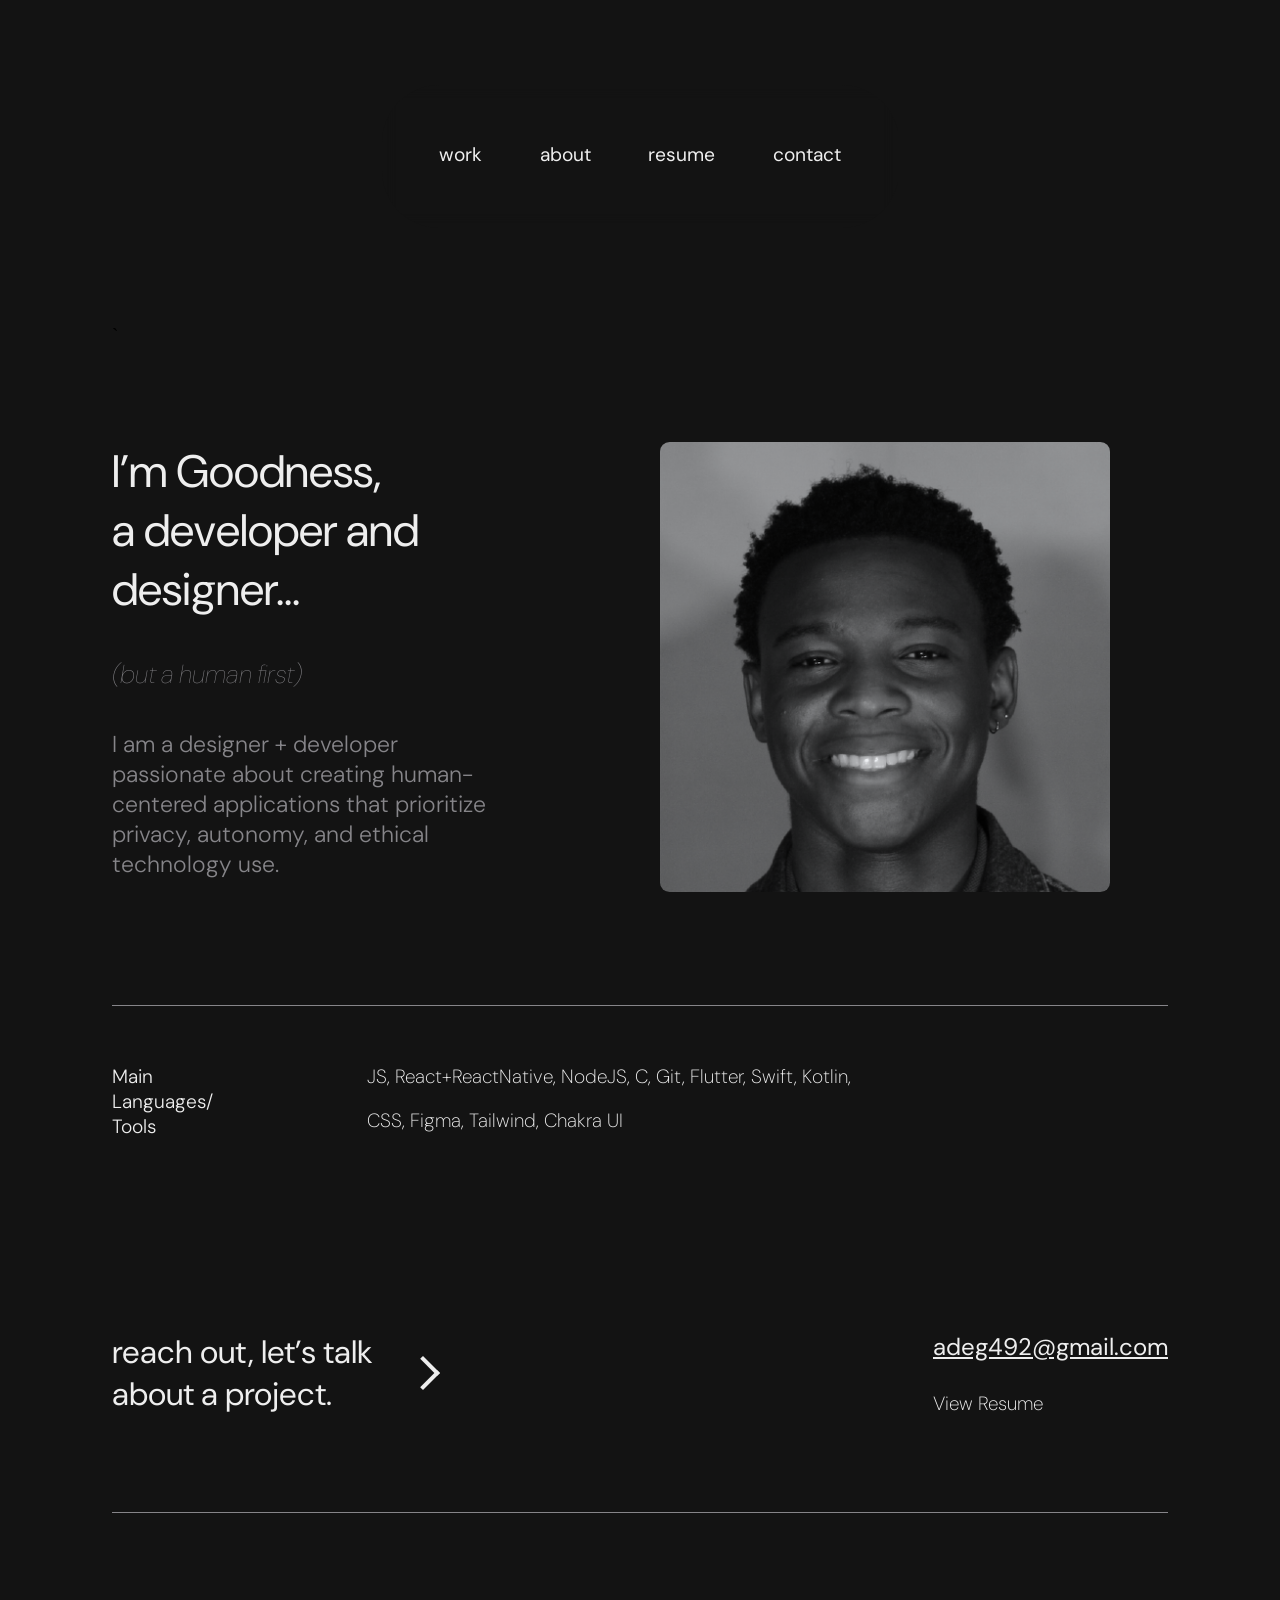
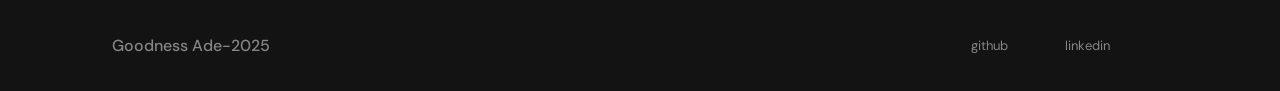
==== index.html @ ada72279 "first" ====
<!DOCTYPE html>
<html lang="en">
  <head>
    <meta charset="UTF-8" />
    <meta name="viewport" content="width=device-width, initial-scale=1.0" />
    <title>goodnessade</title>
    <link rel="icon" type="image/x-icon" href="./resources/Frame 38.png">
    <link rel="preconnect" href="https://fonts.googleapis.com" />
    <link rel="preconnect" href="https://fonts.gstatic.com" crossorigin />
    <link
      href="https://fonts.googleapis.com/css2?family=DM+Sans:ital,opsz,wght@0,9..40,100..1000;1,9..40,100..1000&family=Inter:wght@100..900&display=swap"
      rel="stylesheet"
    />
    <link rel="stylesheet" href="main.css" />
  </head>
  <body class="container" id="body">
    <header class="navbar">
      <nav class="navbar__nav">
        <ul class="navbar__list">
          <li><a href="./work.html" class="navbar__link">work</a></li>
          <li><a href="#./" class="navbar__link">about</a></li>
          <li><a href="./resources/uiux resume.pdf" class="navbar__link" target="_blank">resume</a></li>
          <li><a href="mailto:adeg493@gmail.com" class="navbar__link">contact</a></li>
        </ul>
      </nav>
    </header>`    <main class="main" id="main">
      <div class="hero__section">
        <div class="text__section">
            <h3 class="intro__text">
                I’m Goodness, <br>a developer and <br>designer...<br>
            </h3>
            <h5 class="human_text">
              (but a human first)
            </h5>
            <h5 class="about__text">
              I am a designer + developer passionate about 
              creating human-centered applications that prioritize privacy, 
              autonomy, and ethical technology use. <br><br>
            </h5>
         
        </div>
        <img src="./resources/goodnessade.png" class="hero__image" width="450" height="450" ></div>
      </div>
    </main>

    <section class="tools__section">
        <span class="title"> Main <br> Languages/ <br> Tools</span>
        <div class="languages__section">
            <span class="first__list">JS, React+ReactNative, NodeJS, C, Git, Flutter, Swift, Kotlin,</span>
            <span class="second__list"> CSS, Figma, Tailwind, Chakra UI</span>
        </div>
        
    </section>

    <section class="social__section">
        <div class="leader">
            <div class="leader__text">
                reach out, let’s talk <br> about a project.
            </div>
            <div class="arrow"></div>
           
          </div>
        </div>
        <div class="info">
            <a href="mailto: adeg492@gmail.com" class="email">adeg492@gmail.com</a>
            <a href="./resources/uiux resume.pdf" class="resume" target="_blank">View Resume</a>

        </div>
    </section>

    <footer class="footer__border">
      <div class="footer">
        <h5 class="trademark">Goodness Ade-2025</h5>
        <nav class="footer__nav">
          <ul class="footer__list">
            <li>
              <a
                href="https://github.com/ade0003"
                class="footer__link"
                target="_blank"
                >github</a
              >
            </li>
            <li>
              <a
                href="https://www.linkedin.com/in/goodness-ade-182403/"
                class="footer__link"
                target="_blank"
                >linkedin</a
              >
            </li>
          </ul>
        </nav>
      </div>
    </footer>
  </body>
</html>
---- main.css ----
:root {
  --color-background: #131313;
  --color-primary: #eeeeee;
  --color-secondary: #868589;

  --font-primary: "DM Sans", sans-serif;
  --font-secondary: "Inter", sans-serif;

  --container: 55em;
}
html {
  scroll-behavior: smooth;
}
body {
  background-color: var(--color-background);
}
a {
  color: var(--color-primary);
}
h1,
.heading-1 {
  font-size: 1.802rem;
  font-family: var(--font-primary);
  line-height: 1.1;
}

h2,
.heading-2 {
  font-size: 1.602rem;
  font-family: var(--font-primary);
  line-height: 1.2;
}

h3,
.heading-3 {
  font-size: 1.424rem;
  font-family: var(--font-primary);

  margin-bottom: 0.75rem;
  line-height: 1.3;
}

h4,
.heading-4 {
  font-size: 1.266rem;
  font-family: var(--font-primary);

  margin-bottom: 0;
  /* text-transform: uppercase; */
}

h5,
.heading-5 {
  font-size: 1.125rem;
  font-family: var(--font-primary);

  /* border-bottom: 0.0625rem solid var(--color-blue); */
}

h6,
.heading-6 {
  font-size: 1rem;
  font-family: var(--font-primary);

  /* font-family: var(--font-secondary); */
}

small,
.small {
  font-size: 0.889rem;
  font-family: var(--font-primary);
}

@media only screen and (min-width: 45em) {
  html {
    font-size: 110%;
  }

  h1,
  .heading-1 {
    font-size: 3.052rem;
  }

  h2,
  .heading-2 {
    font-size: 2.441rem;
  }

  h3,
  .heading-3 {
    font-size: 1.953rem;
  }

  h4,
  .heading-4 {
    font-size: 1.563rem;
  }

  h5,
  .heading-5 {
    font-size: 1.25rem;
  }

  h6,
  .heading-6 {
    font-size: 0.8rem;
  }

  small,
  .small {
    font-size: 0.67rem;
  }
}

@media only screen and (min-width: 60em) {
  html {
    font-size: 120%;
  }

  h1,
  .heading-1 {
    font-size: 4.209rem;
  }

  h2,
  .heading-2 {
    font-size: 3.157rem;
  }

  h3,
  .heading-3 {
    font-size: 2.369rem;
  }

  h4,
  .heading-4 {
    font-size: 1.777rem;
  }

  h5,
  .heading-5 {
    font-size: 1.333rem;
  }

  h6,
  .heading-6 {
    font-size: 0.75;
  }

  small,
  .small {
    font-size: 0.54rem;
  }
}
#body {
  display: flex;
  flex-direction: column;
  gap: 5rem;
}

.logo {
  color: var(--color-primary);
  margin-left: 1rem;
  /* text-decoration: underline; */
}
#my-work {
  font-family: var(--font-primary);
  color: var(--color-secondary);
  font-weight: lighter;
  padding: 0;
  margin: 0;
}
.container {
  width: 100%;
  max-width: var(--container); /* Use the updated container width */
  margin-left: auto;
  margin-right: auto;
  padding-top: 1rem;
}
.about-me {
  font-family: var(--font-primary);
  color: var(--color-secondary);
  font-weight: lighter;
  padding: 0;
  margin: 0;
}
.navbar {
  display: flex;
  flex-direction: row;
  justify-content: center;
  align-items: center;
  padding-top: 3rem;
  /* border-radius: 3rem; */
  position: sticky;
  top: 0px;
  z-index: 1000;
}
.navbar__nav {
  /* display: flex; */
  /* justify-content: center; */
  -webkit-backdrop-filter: blur(8px);
  backdrop-filter: blur(8px);
  border-radius: 3rem;
  padding-top: 3rem;
  padding-bottom: 3rem;
}
.navbar__list {
  display: flex;
  flex-direction: row;
  gap: 3rem;

  margin: 0;
  list-style-type: none;
}
.navbar__link {
  text-decoration: none;
  color: var(--color-primary);
  font-family: var(--font-primary);
  transition: all 0.3s ease;
}
.navbar__link:after {
  display: block;
  content: "";
  border-bottom: solid 3px var(--color-secondary);
  transform: scaleX(0);
  transition: transform 300ms ease-in-out;
}
.navbar__link:hover:after {
  transform: scaleX(1);
}
@media only screen and (min-width: 45em) {
  .navbar__list {
    padding-left: 3rem;
    padding-right: 3rem;
  }
}
@media only screen and (min-width: 60em) {
  .navbar__list {
    padding-left: 3rem;
    padding-right: 3rem;
  }
}

.hero {
  display: flex;
  flex-direction: row;
  justify-content: space-between;
  gap: 11rem;
  color: var(--color-primary);
  margin-right: 3rem;
  margin-bottom: 3.5rem;
}
#intro__main {
  font-weight: 500;
}
#intro {
  color: var(--color-secondary);
  font-weight: 400;
}
.down-arrow {
  position: absolute;
  margin-left: 0.5rem;
  color: var(--color-secondary);
  width: 0;
  height: 30px;
  border: 2px solid;
  border-radius: 2px;
  animation: jumpInfinite 1.5s infinite;
}

.down-arrow:after {
  content: " ";
  position: absolute;
  top: 12px;
  left: -10px;
  width: 16px;
  height: 16px;
  border-bottom: 4px solid;
  border-right: 4px solid;
  border-radius: 4px;
  transform: rotateZ(45deg);
}
@keyframes jumpInfinite {
  0% {
    margin-top: 0;
  }
  50% {
    margin-top: 20px;
  }
  100% {
    margin-top: 0;
  }
}
.work-link {
  border-bottom: solid 3px var(--color-secondary);
}
.work {
  display: flex;
  flex-direction: column;
  gap: 3.5rem;
}
.work__section {
  display: flex;
  flex-direction: row;
  justify-content: space-between;
  margin-top: 3rem;
  /* border-top: var(--color-secondary) solid 0.1rem; */
}
.section__text {
  display: flex;
  flex-direction: column;
  gap: 1.5rem;
  font-family: var(--font-secondary);
  color: var(--color-primary);
  font-weight: 200;
  margin-top: 3rem;
}
#project__title {
  font-weight: 500;
}
#design__date {
  color: var(--color-secondary);
  font-weight: 400;
}
#visit__link {
  margin-top: 4.5rem;
  text-decoration: underline;
}
.section__image {
  margin-right: 3rem;
  margin-top: 2rem;
}
.project__image {
  border-radius: 0.3rem;
  filter: grayscale(100%);
}
.trademark {
  color: var(--color-secondary);
  font-weight: 500;
  font-size: medium;
}
.footer__border {
  border-top: var(--color-secondary) solid 0.1rem;
}

.footer {
  margin-top: 5rem;
  display: flex;
  flex-direction: row;
  justify-content: space-between;
  align-items: center;
}
.footer__list {
  display: flex;
  flex-direction: row;
  gap: 3rem;
  padding-left: 3rem;
  padding-right: 3rem;

  list-style-type: none;
}
.footer__link {
  text-decoration: none;
  color: var(--color-secondary);
  font-family: var(--font-primary);
  font-size: small;
}
.footer__link:after {
  display: block;
  content: "";
  border-bottom: solid 3px var(--color-secondary);
  transform: scaleX(0);
  transition: transform 300ms ease-in-out;
}
.footer__link:hover:after {
  transform: scaleX(1);
}
@media only screen and (min-width: 45em) {
  .footer__list {
    padding-left: 3rem;
    padding-right: 3rem;
  }
}
@media only screen and (min-width: 60em) {
  .footer__list {
    padding-left: 3rem;
    padding-right: 3rem;
  }
}

/* Portfolio Styles*/

.hero__section {
  display: flex;
  flex-direction: row;
  justify-content: space-between;
  gap: 8rem;
}
.human_text {
  margin: 0;
  padding: 0;
  color: var(--color-secondary);
  font-style: italic;
  font-weight: lighter;
}
.hero__image {
  margin-right: 3rem;
  border-radius: 0.5rem;
}

.text__section {
  display: flex;
  flex-direction: column;
  /* margin: 1.5rem; */
  /* padding: 0; */
  gap: 2rem;
}
.intro__text {
  margin: 0;
  padding: 0;
  color: var(--color-primary);
  font-weight: 400;
}
.about__text {
  color: var(--color-secondary);
  font-weight: 300;
  font-size: larger;
  margin: 0;
  padding: 0;
}

.tools__section {
  border-top: solid 0.1rem var(--color-secondary);

  display: flex;
  flex-direction: row;
  /* justify-content: space-between; */
  gap: 8rem;
}
.title {
  margin-top: 3rem;
  font-family: var(--font-primary);
  color: var(--color-primary);
  font-weight: 300;
}
.languages__section {
  color: var(--color-primary);
  font-family: var(--font-primary);
  font-weight: 200;
  margin-top: 3rem;
  display: flex;
  flex-direction: column;
  gap: 1rem;
}
.social__section {
  margin-top: 5rem;
  display: flex;
  flex-direction: row;
  justify-content: space-between;
}
.leader {
  display: flex;
  flex-direction: row;
  gap: 2rem;
}
.leader__text {
  font-family: var(--font-primary);
  color: var(--color-primary);
  font-size: xx-large;
}
.arrow {
  height: 20px;
  width: 20px;
  border: 1.5px solid var(--color-primary);
  border-width: 4px 4px 0 0;
  transform: rotate(45deg);
  align-self: center;
}

.info {
  display: flex;
  flex-direction: column;
  gap: 1.5rem;
}
.email {
  font-family: var(--font-primary);
  font-size: x-large;
}
.resume {
  font-family: var(--font-primary);
  color: var(--color-primary);
  font-weight: 200;
  text-decoration: none;
}
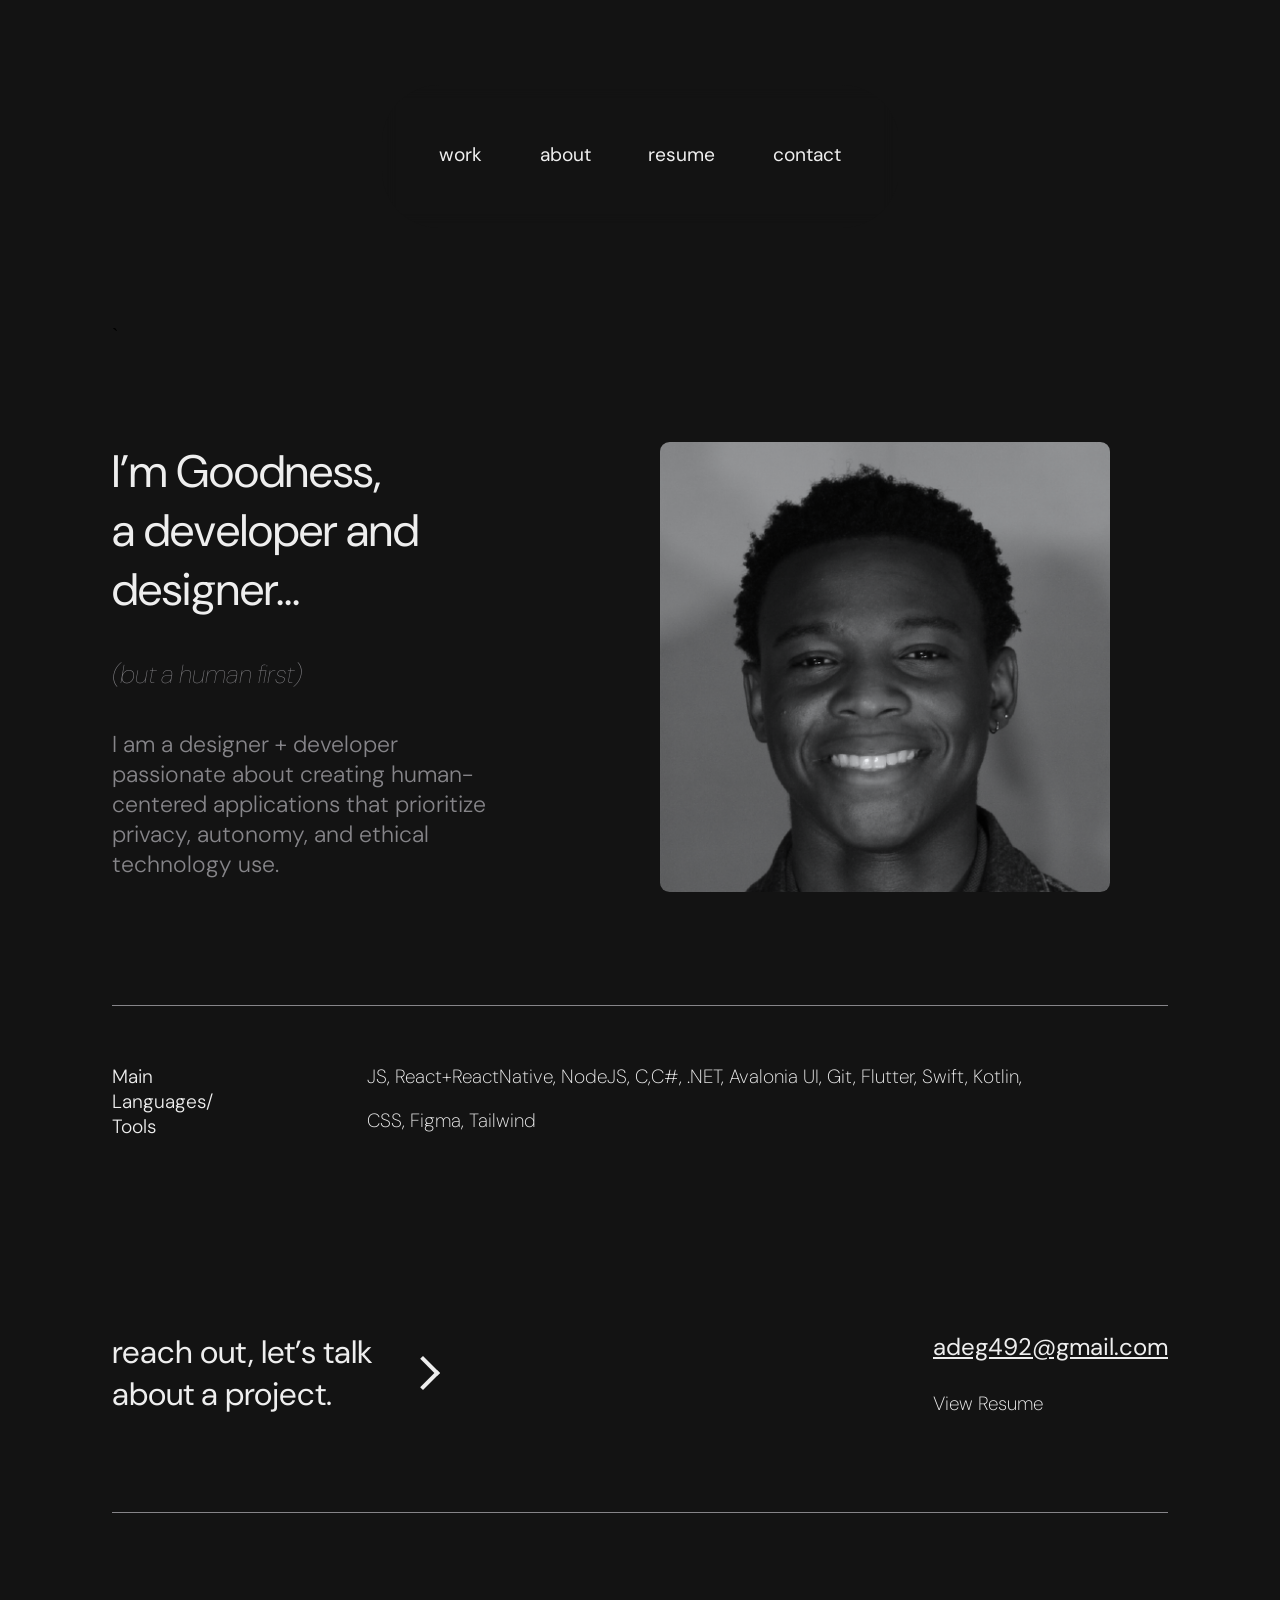
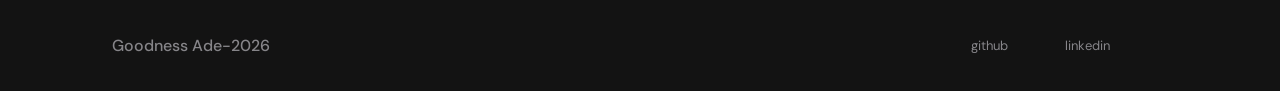
==== commit aa574908: "Modify languages list and update trademark year Updated the list of languages and tools, and changed" ====
--- a/index.html
+++ b/index.html
@@ -46,8 +46,8 @@
     <section class="tools__section">
         <span class="title"> Main <br> Languages/ <br> Tools</span>
         <div class="languages__section">
-            <span class="first__list">JS, React+ReactNative, NodeJS, C, Git, Flutter, Swift, Kotlin,</span>
-            <span class="second__list"> CSS, Figma, Tailwind, Chakra UI</span>
+            <span class="first__list">JS, React+ReactNative, NodeJS, C,C#, .NET, Avalonia UI, Git, Flutter, Swift, Kotlin,</span>
+            <span class="second__list"> CSS, Figma, Tailwind</span>
         </div>
         
     </section>
@@ -70,7 +70,7 @@
 
     <footer class="footer__border">
       <div class="footer">
-        <h5 class="trademark">Goodness Ade-2025</h5>
+        <h5 class="trademark">Goodness Ade-2026</h5>
         <nav class="footer__nav">
           <ul class="footer__list">
             <li>
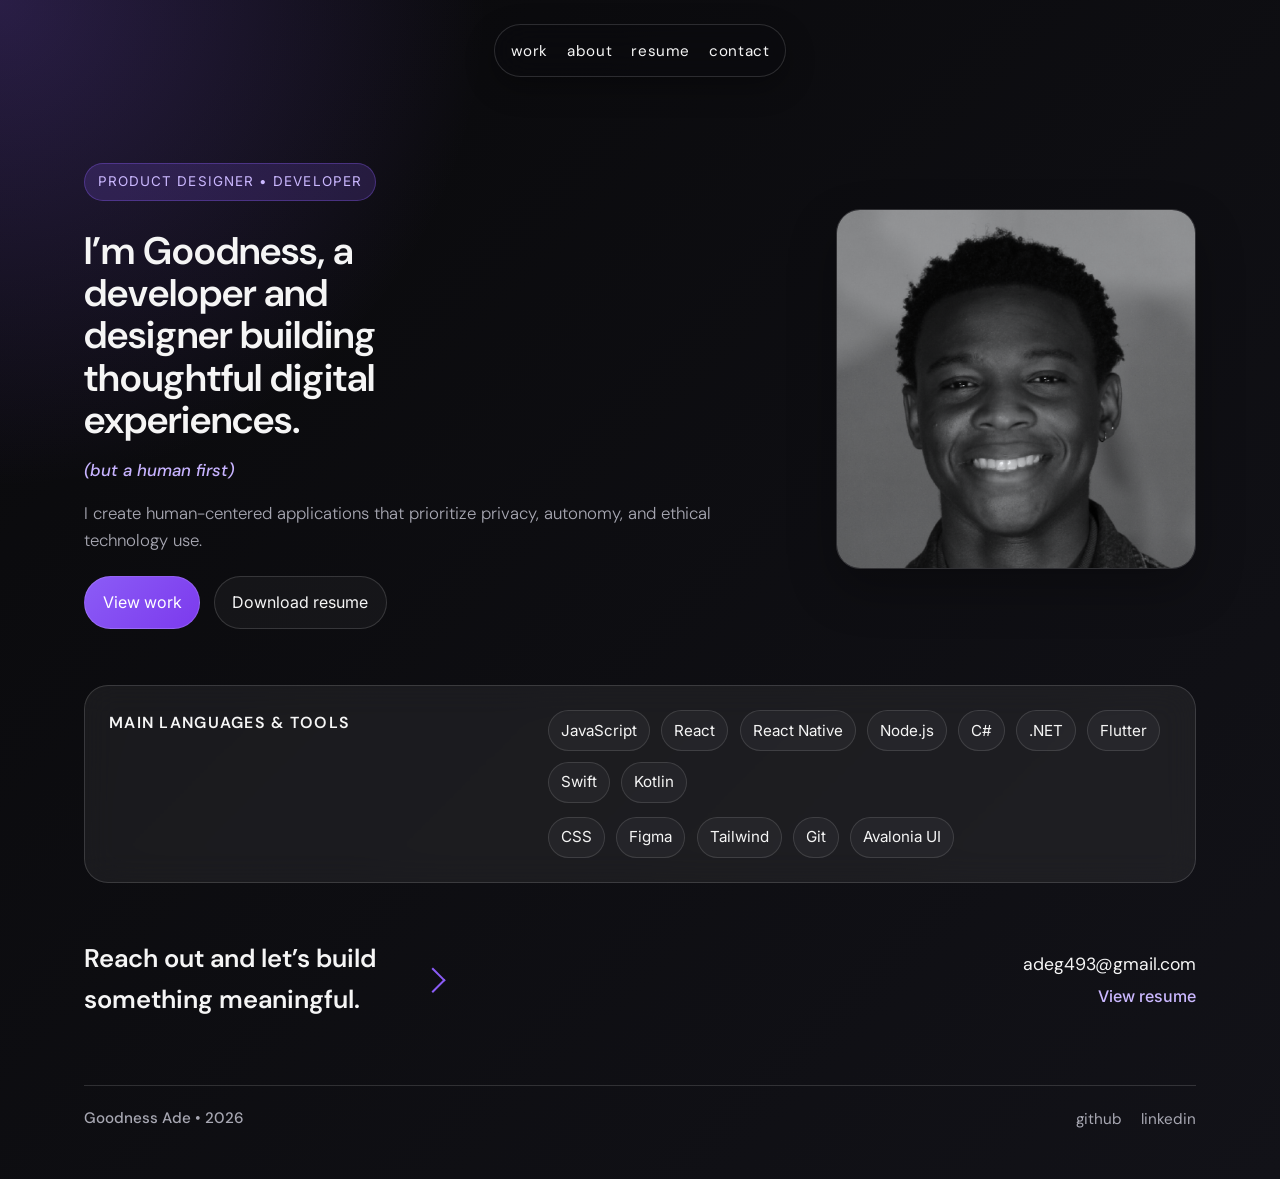
==== commit bf2734e9: "changed feel" ====
--- a/index.html
+++ b/index.html
@@ -4,7 +4,7 @@
     <meta charset="UTF-8" />
     <meta name="viewport" content="width=device-width, initial-scale=1.0" />
     <title>goodnessade</title>
-    <link rel="icon" type="image/x-icon" href="./resources/Frame 38.png">
+    <link rel="icon" type="image/x-icon" href="./resources/Frame 38.png" />
     <link rel="preconnect" href="https://fonts.googleapis.com" />
     <link rel="preconnect" href="https://fonts.gstatic.com" crossorigin />
     <link
@@ -19,75 +19,78 @@
         <ul class="navbar__list">
           <li><a href="./work.html" class="navbar__link">work</a></li>
           <li><a href="#./" class="navbar__link">about</a></li>
-          <li><a href="./resources/uiux resume.pdf" class="navbar__link" target="_blank">resume</a></li>
+          <li><a href="./resources/Resume_Goodness_Ade.pdf" class="navbar__link" target="_blank">resume</a></li>
           <li><a href="mailto:adeg493@gmail.com" class="navbar__link">contact</a></li>
         </ul>
       </nav>
-    </header>`    <main class="main" id="main">
+    </header>
+
+    <main class="main" id="main">
       <div class="hero__section">
         <div class="text__section">
-            <h3 class="intro__text">
-                I’m Goodness, <br>a developer and <br>designer...<br>
-            </h3>
-            <h5 class="human_text">
-              (but a human first)
-            </h5>
-            <h5 class="about__text">
-              I am a designer + developer passionate about 
-              creating human-centered applications that prioritize privacy, 
-              autonomy, and ethical technology use. <br><br>
-            </h5>
-         
+          <p class="eyebrow">Product designer • developer</p>
+          <h3 class="intro__text">
+            I’m Goodness, a developer and designer building thoughtful digital experiences.
+          </h3>
+          <h5 class="human_text">(but a human first)</h5>
+          <h5 class="about__text">
+            I create human-centered applications that prioritize privacy, autonomy,
+            and ethical technology use.
+          </h5>
+          <div class="hero__actions">
+            <a href="./work.html" class="button button--primary">View work</a>
+            <a href="./resources/Resume_Goodness_Ade.pdf" class="button button--secondary" target="_blank">Download resume</a>
+          </div>
         </div>
-        <img src="./resources/goodnessade.png" class="hero__image" width="450" height="450" ></div>
+        <img src="./resources/goodnessade.png" class="hero__image" alt="Portrait of Goodness Ade" width="450" height="450" />
       </div>
     </main>
 
     <section class="tools__section">
-        <span class="title"> Main <br> Languages/ <br> Tools</span>
-        <div class="languages__section">
-            <span class="first__list">JS, React+ReactNative, NodeJS, C,C#, .NET, Avalonia UI, Git, Flutter, Swift, Kotlin,</span>
-            <span class="second__list"> CSS, Figma, Tailwind</span>
+      <span class="title">Main languages & tools</span>
+      <div class="languages__section">
+        <div class="first__list">
+          <span>JavaScript</span>
+          <span>React</span>
+          <span>React Native</span>
+          <span>Node.js</span>
+          <span>C#</span>
+          <span>.NET</span>
+          <span>Flutter</span>
+          <span>Swift</span>
+          <span>Kotlin</span>
         </div>
-        
+        <div class="second__list">
+          <span>CSS</span>
+          <span>Figma</span>
+          <span>Tailwind</span>
+          <span>Git</span>
+          <span>Avalonia UI</span>
+        </div>
+      </div>
     </section>
 
     <section class="social__section">
-        <div class="leader">
-            <div class="leader__text">
-                reach out, let’s talk <br> about a project.
-            </div>
-            <div class="arrow"></div>
-           
-          </div>
-        </div>
-        <div class="info">
-            <a href="mailto: adeg492@gmail.com" class="email">adeg492@gmail.com</a>
-            <a href="./resources/uiux resume.pdf" class="resume" target="_blank">View Resume</a>
-
-        </div>
+      <div class="leader">
+        <div class="leader__text">Reach out and let’s build something meaningful.</div>
+        <div class="arrow"></div>
+      </div>
+      <div class="info">
+        <a href="mailto:adeg493@gmail.com" class="email">adeg493@gmail.com</a>
+        <a href="./resources/Resume_Goodness_Ade.pdf" class="resume" target="_blank">View resume</a>
+      </div>
     </section>
 
     <footer class="footer__border">
       <div class="footer">
-        <h5 class="trademark">Goodness Ade-2026</h5>
+        <h5 class="trademark">Goodness Ade • 2026</h5>
         <nav class="footer__nav">
           <ul class="footer__list">
             <li>
-              <a
-                href="https://github.com/ade0003"
-                class="footer__link"
-                target="_blank"
-                >github</a
-              >
+              <a href="https://github.com/ade0003" class="footer__link" target="_blank">github</a>
             </li>
             <li>
-              <a
-                href="https://www.linkedin.com/in/goodness-ade-182403/"
-                class="footer__link"
-                target="_blank"
-                >linkedin</a
-              >
+              <a href="https://www.linkedin.com/in/goodness-ade-182403/" class="footer__link" target="_blank">linkedin</a>
             </li>
           </ul>
         </nav>
--- a/main.css
+++ b/main.css
@@ -1,494 +1,497 @@
 :root {
-  --color-background: #131313;
-  --color-primary: #eeeeee;
-  --color-secondary: #868589;
-
+  --color-background: #09090b;
+  --color-surface: rgba(255, 255, 255, 0.06);
+  --color-surface-strong: rgba(255, 255, 255, 0.1);
+  --color-primary: #f5f5f5;
+  --color-secondary: #a8a8b3;
+  --color-accent: #8b5cf6;
+  --color-accent-soft: rgba(139, 92, 246, 0.18);
+  --color-border: rgba(255, 255, 255, 0.14);
   --font-primary: "DM Sans", sans-serif;
   --font-secondary: "Inter", sans-serif;
-
-  --container: 55em;
-}
+  --container: 72rem;
+}
+
+* {
+  box-sizing: border-box;
+}
+
 html {
   scroll-behavior: smooth;
-}
+  font-size: 16px;
+}
+
 body {
-  background-color: var(--color-background);
-}
+  margin: 0;
+  min-height: 100vh;
+  background:
+    radial-gradient(circle at top left, rgba(139, 92, 246, 0.25), transparent 28%),
+    linear-gradient(135deg, #09090b 0%, #121218 100%);
+  color: var(--color-primary);
+  font-family: var(--font-secondary);
+  line-height: 1.6;
+}
+
+body.container {
+  width: min(100%, var(--container));
+  margin: 0 auto;
+  padding: 1.5rem 1.25rem 3rem;
+}
+
 a {
   color: var(--color-primary);
-}
+  text-decoration: none;
+}
+
 h1,
-.heading-1 {
-  font-size: 1.802rem;
-  font-family: var(--font-primary);
-  line-height: 1.1;
-}
-
 h2,
-.heading-2 {
-  font-size: 1.602rem;
-  font-family: var(--font-primary);
-  line-height: 1.2;
+h3,
+h4,
+h5,
+h6 {
+  font-family: var(--font-primary);
+  margin: 0;
 }
 
 h3,
 .heading-3 {
-  font-size: 1.424rem;
-  font-family: var(--font-primary);
-
-  margin-bottom: 0.75rem;
-  line-height: 1.3;
-}
-
-h4,
-.heading-4 {
-  font-size: 1.266rem;
-  font-family: var(--font-primary);
-
-  margin-bottom: 0;
-  /* text-transform: uppercase; */
+  font-size: clamp(1.8rem, 3vw, 2.7rem);
+  line-height: 1.1;
 }
 
 h5,
 .heading-5 {
-  font-size: 1.125rem;
-  font-family: var(--font-primary);
-
-  /* border-bottom: 0.0625rem solid var(--color-blue); */
-}
-
-h6,
-.heading-6 {
-  font-size: 1rem;
-  font-family: var(--font-primary);
-
-  /* font-family: var(--font-secondary); */
+  font-size: 1.05rem;
+  font-weight: 400;
 }
 
 small,
 .small {
-  font-size: 0.889rem;
-  font-family: var(--font-primary);
-}
-
-@media only screen and (min-width: 45em) {
-  html {
-    font-size: 110%;
-  }
-
-  h1,
-  .heading-1 {
-    font-size: 3.052rem;
-  }
-
-  h2,
-  .heading-2 {
-    font-size: 2.441rem;
-  }
-
-  h3,
-  .heading-3 {
-    font-size: 1.953rem;
-  }
-
-  h4,
-  .heading-4 {
-    font-size: 1.563rem;
-  }
-
-  h5,
-  .heading-5 {
-    font-size: 1.25rem;
-  }
-
-  h6,
-  .heading-6 {
-    font-size: 0.8rem;
-  }
-
-  small,
-  .small {
-    font-size: 0.67rem;
-  }
-}
-
-@media only screen and (min-width: 60em) {
-  html {
-    font-size: 120%;
-  }
-
-  h1,
-  .heading-1 {
-    font-size: 4.209rem;
-  }
-
-  h2,
-  .heading-2 {
-    font-size: 3.157rem;
-  }
-
-  h3,
-  .heading-3 {
-    font-size: 2.369rem;
-  }
-
-  h4,
-  .heading-4 {
-    font-size: 1.777rem;
-  }
-
-  h5,
-  .heading-5 {
-    font-size: 1.333rem;
-  }
-
-  h6,
-  .heading-6 {
-    font-size: 0.75;
-  }
-
-  small,
-  .small {
-    font-size: 0.54rem;
-  }
-}
+  font-size: 0.92rem;
+}
+
 #body {
   display: flex;
   flex-direction: column;
-  gap: 5rem;
-}
-
-.logo {
-  color: var(--color-primary);
-  margin-left: 1rem;
-  /* text-decoration: underline; */
-}
+  gap: 2.5rem;
+}
+
+.navbar {
+  display: flex;
+  justify-content: center;
+  position: sticky;
+  top: 1rem;
+  z-index: 1000;
+}
+
+.navbar__nav {
+  background: rgba(10, 10, 14, 0.72);
+  border: 1px solid var(--color-border);
+  border-radius: 999px;
+  backdrop-filter: blur(18px);
+  box-shadow: 0 10px 30px rgba(0, 0, 0, 0.3);
+  padding: 0.8rem 1rem;
+}
+
+.navbar__list {
+  display: flex;
+  gap: 1.2rem;
+  align-items: center;
+  margin: 0;
+  padding: 0;
+  list-style: none;
+}
+
+.navbar__link {
+  position: relative;
+  font-family: var(--font-primary);
+  font-size: 0.95rem;
+  letter-spacing: 0.04em;
+  text-transform: lowercase;
+  transition: color 0.2s ease;
+}
+
+.navbar__link::after {
+  content: "";
+  position: absolute;
+  left: 0;
+  bottom: -0.3rem;
+  width: 100%;
+  height: 2px;
+  background: linear-gradient(90deg, var(--color-accent), #7dd3fc);
+  transform: scaleX(0);
+  transform-origin: left;
+  transition: transform 0.25s ease;
+}
+
+.navbar__link:hover,
+.navbar__link:focus-visible {
+  color: var(--color-accent);
+}
+
+.navbar__link:hover::after,
+.navbar__link:focus-visible::after {
+  transform: scaleX(1);
+}
+
+.hero__section {
+  display: grid;
+  grid-template-columns: 1.3fr 0.8fr;
+  gap: 2rem;
+  align-items: center;
+  padding: 2rem 0 1rem;
+}
+
+.text__section {
+  display: flex;
+  flex-direction: column;
+  gap: 1rem;
+}
+
+.eyebrow {
+  display: inline-flex;
+  width: fit-content;
+  padding: 0.45rem 0.8rem;
+  border-radius: 999px;
+  background: var(--color-accent-soft);
+  border: 1px solid rgba(139, 92, 246, 0.35);
+  color: #cbb8ff;
+  font-size: 0.84rem;
+  letter-spacing: 0.08em;
+  text-transform: uppercase;
+}
+
+.intro__text {
+  color: var(--color-primary);
+  font-weight: 600;
+  max-width: 12ch;
+}
+
+.human_text {
+  margin: 0;
+  color: #c7b3ff;
+  font-style: italic;
+  font-weight: 500;
+}
+
+.about__text {
+  color: var(--color-secondary);
+  font-weight: 300;
+  font-size: 1.05rem;
+  max-width: 58ch;
+  margin: 0;
+}
+
+.hero__actions {
+  display: flex;
+  flex-wrap: wrap;
+  gap: 0.85rem;
+  margin-top: 0.4rem;
+}
+
+.button {
+  display: inline-flex;
+  align-items: center;
+  justify-content: center;
+  padding: 0.8rem 1.1rem;
+  border-radius: 999px;
+  border: 1px solid var(--color-border);
+  transition: transform 0.2s ease, border-color 0.2s ease, background 0.2s ease;
+}
+
+.button:hover {
+  transform: translateY(-1px);
+}
+
+.button--primary {
+  background: linear-gradient(135deg, var(--color-accent), #7c3aed);
+  color: white;
+}
+
+.button--secondary {
+  background: rgba(255, 255, 255, 0.04);
+  color: var(--color-primary);
+}
+
+.hero__image {
+  justify-self: end;
+  width: min(100%, 360px);
+  height: auto;
+  border-radius: 1.5rem;
+  border: 1px solid var(--color-border);
+  box-shadow: 0 20px 48px rgba(0, 0, 0, 0.28);
+}
+
+.tools__section {
+  display: grid;
+  grid-template-columns: 0.8fr 1.2fr;
+  gap: 1.5rem;
+  padding: 1.5rem;
+  border: 1px solid var(--color-border);
+  border-radius: 1.5rem;
+  background: var(--color-surface);
+  backdrop-filter: blur(16px);
+}
+
+.title {
+  font-family: var(--font-primary);
+  color: var(--color-primary);
+  font-weight: 600;
+  letter-spacing: 0.08em;
+  text-transform: uppercase;
+}
+
+.languages__section {
+  display: flex;
+  flex-direction: column;
+  gap: 0.9rem;
+  color: var(--color-secondary);
+}
+
+.first__list,
+.second__list {
+  display: flex;
+  flex-wrap: wrap;
+  gap: 0.7rem;
+}
+
+.first__list span,
+.second__list span {
+  padding: 0.45rem 0.75rem;
+  border-radius: 999px;
+  border: 1px solid rgba(255, 255, 255, 0.12);
+  background: rgba(255, 255, 255, 0.04);
+  color: var(--color-primary);
+  font-size: 0.95rem;
+}
+
+.social__section {
+  display: flex;
+  justify-content: space-between;
+  align-items: center;
+  gap: 2rem;
+  padding: 1rem 0 0.5rem;
+}
+
+.leader {
+  display: flex;
+  align-items: center;
+  gap: 1rem;
+}
+
+.leader__text {
+  font-family: var(--font-primary);
+  color: var(--color-primary);
+  font-size: clamp(1.25rem, 2vw, 1.7rem);
+  font-weight: 600;
+  max-width: 18ch;
+}
+
+.arrow {
+  width: 1.15rem;
+  height: 1.15rem;
+  border-right: 2px solid var(--color-accent);
+  border-bottom: 2px solid var(--color-accent);
+  transform: rotate(-45deg);
+  flex-shrink: 0;
+}
+
+.info {
+  display: flex;
+  flex-direction: column;
+  align-items: flex-end;
+  gap: 0.35rem;
+}
+
+.email {
+  font-family: var(--font-primary);
+  font-size: 1.1rem;
+  color: var(--color-primary);
+}
+
+.resume {
+  color: #cbb8ff;
+  font-weight: 500;
+}
+
+.footer__border {
+  border-top: 1px solid var(--color-border);
+  padding-top: 1.25rem;
+  margin-top: 1rem;
+}
+
+.footer {
+  display: flex;
+  justify-content: space-between;
+  align-items: center;
+  gap: 1rem;
+}
+
+.trademark {
+  color: var(--color-secondary);
+  font-weight: 500;
+  font-size: 0.95rem;
+}
+
+.footer__list {
+  display: flex;
+  gap: 1.2rem;
+  list-style: none;
+  margin: 0;
+  padding: 0;
+}
+
+.footer__link {
+  color: var(--color-secondary);
+  font-family: var(--font-primary);
+  font-size: 0.95rem;
+}
+
 #my-work {
   font-family: var(--font-primary);
-  color: var(--color-secondary);
-  font-weight: lighter;
-  padding: 0;
-  margin: 0;
-}
-.container {
+  color: var(--color-accent);
+  font-weight: 600;
+  letter-spacing: 0.08em;
+  text-transform: uppercase;
+  margin-bottom: 0.5rem;
+}
+
+.hero {
+  display: flex;
+  flex-direction: column;
+  gap: 0.75rem;
+  padding: 1rem 0 0.5rem;
+}
+
+#intro__main {
+  font-size: clamp(2rem, 3.2vw, 3rem);
+  font-weight: 700;
+  line-height: 1.1;
+}
+
+#intro {
+  color: var(--color-secondary);
+  font-weight: 400;
+  max-width: 44ch;
+}
+
+.work {
+  display: grid;
+  gap: 1.2rem;
+  margin-top: 1rem;
+}
+
+.work__section {
+  display: grid;
+  grid-template-columns: 1.05fr 0.95fr;
+  gap: 1.5rem;
+  align-items: center;
+  padding: 1.25rem;
+  border: 1px solid var(--color-border);
+  border-radius: 1.5rem;
+  background: var(--color-surface);
+}
+
+.section__text {
+  display: flex;
+  flex-direction: column;
+  gap: 0.8rem;
+  color: var(--color-secondary);
+}
+
+#project__title {
+  color: var(--color-accent);
+  font-weight: 700;
+  letter-spacing: 0.08em;
+  text-transform: uppercase;
+}
+
+#design__date {
+  color: #c7b3ff;
+  font-weight: 500;
+}
+
+#visit__link {
+  margin-top: 0.25rem;
+  color: var(--color-primary);
+  font-weight: 600;
+  width: fit-content;
+}
+
+.section__image {
+  display: flex;
+  justify-content: center;
+}
+
+.project__image {
   width: 100%;
-  max-width: var(--container); /* Use the updated container width */
-  margin-left: auto;
-  margin-right: auto;
-  padding-top: 1rem;
-}
-.about-me {
-  font-family: var(--font-primary);
-  color: var(--color-secondary);
-  font-weight: lighter;
-  padding: 0;
-  margin: 0;
-}
-.navbar {
-  display: flex;
-  flex-direction: row;
-  justify-content: center;
-  align-items: center;
-  padding-top: 3rem;
-  /* border-radius: 3rem; */
-  position: sticky;
-  top: 0px;
-  z-index: 1000;
-}
-.navbar__nav {
-  /* display: flex; */
-  /* justify-content: center; */
-  -webkit-backdrop-filter: blur(8px);
-  backdrop-filter: blur(8px);
-  border-radius: 3rem;
-  padding-top: 3rem;
-  padding-bottom: 3rem;
-}
-.navbar__list {
-  display: flex;
-  flex-direction: row;
-  gap: 3rem;
-
-  margin: 0;
-  list-style-type: none;
-}
-.navbar__link {
-  text-decoration: none;
-  color: var(--color-primary);
-  font-family: var(--font-primary);
-  transition: all 0.3s ease;
-}
-.navbar__link:after {
-  display: block;
-  content: "";
-  border-bottom: solid 3px var(--color-secondary);
-  transform: scaleX(0);
-  transition: transform 300ms ease-in-out;
-}
-.navbar__link:hover:after {
-  transform: scaleX(1);
-}
-@media only screen and (min-width: 45em) {
+  max-width: 430px;
+  border-radius: 1rem;
+  border: 1px solid var(--color-border);
+  box-shadow: 0 12px 30px rgba(0, 0, 0, 0.24);
+  filter: grayscale(100%) contrast(1.03);
+}
+
+@media (max-width: 760px) {
+  body.container {
+    padding: 1rem 1rem 2rem;
+  }
+
+  .navbar__nav {
+    border-radius: 1.2rem;
+  }
+
   .navbar__list {
-    padding-left: 3rem;
-    padding-right: 3rem;
-  }
-}
-@media only screen and (min-width: 60em) {
-  .navbar__list {
-    padding-left: 3rem;
-    padding-right: 3rem;
-  }
-}
-
-.hero {
-  display: flex;
-  flex-direction: row;
-  justify-content: space-between;
-  gap: 11rem;
-  color: var(--color-primary);
-  margin-right: 3rem;
-  margin-bottom: 3.5rem;
-}
-#intro__main {
-  font-weight: 500;
-}
-#intro {
-  color: var(--color-secondary);
-  font-weight: 400;
-}
-.down-arrow {
-  position: absolute;
-  margin-left: 0.5rem;
-  color: var(--color-secondary);
-  width: 0;
-  height: 30px;
-  border: 2px solid;
-  border-radius: 2px;
-  animation: jumpInfinite 1.5s infinite;
-}
-
-.down-arrow:after {
-  content: " ";
-  position: absolute;
-  top: 12px;
-  left: -10px;
-  width: 16px;
-  height: 16px;
-  border-bottom: 4px solid;
-  border-right: 4px solid;
-  border-radius: 4px;
-  transform: rotateZ(45deg);
-}
-@keyframes jumpInfinite {
-  0% {
-    margin-top: 0;
-  }
-  50% {
-    margin-top: 20px;
-  }
-  100% {
-    margin-top: 0;
-  }
-}
-.work-link {
-  border-bottom: solid 3px var(--color-secondary);
-}
-.work {
-  display: flex;
-  flex-direction: column;
-  gap: 3.5rem;
-}
-.work__section {
-  display: flex;
-  flex-direction: row;
-  justify-content: space-between;
-  margin-top: 3rem;
-  /* border-top: var(--color-secondary) solid 0.1rem; */
-}
-.section__text {
-  display: flex;
-  flex-direction: column;
-  gap: 1.5rem;
-  font-family: var(--font-secondary);
-  color: var(--color-primary);
-  font-weight: 200;
-  margin-top: 3rem;
-}
-#project__title {
-  font-weight: 500;
-}
-#design__date {
-  color: var(--color-secondary);
-  font-weight: 400;
-}
-#visit__link {
-  margin-top: 4.5rem;
-  text-decoration: underline;
-}
-.section__image {
-  margin-right: 3rem;
-  margin-top: 2rem;
-}
-.project__image {
-  border-radius: 0.3rem;
-  filter: grayscale(100%);
-}
-.trademark {
-  color: var(--color-secondary);
-  font-weight: 500;
-  font-size: medium;
-}
-.footer__border {
-  border-top: var(--color-secondary) solid 0.1rem;
-}
-
-.footer {
-  margin-top: 5rem;
-  display: flex;
-  flex-direction: row;
-  justify-content: space-between;
-  align-items: center;
-}
-.footer__list {
-  display: flex;
-  flex-direction: row;
-  gap: 3rem;
-  padding-left: 3rem;
-  padding-right: 3rem;
-
-  list-style-type: none;
-}
-.footer__link {
-  text-decoration: none;
-  color: var(--color-secondary);
-  font-family: var(--font-primary);
-  font-size: small;
-}
-.footer__link:after {
-  display: block;
-  content: "";
-  border-bottom: solid 3px var(--color-secondary);
-  transform: scaleX(0);
-  transition: transform 300ms ease-in-out;
-}
-.footer__link:hover:after {
-  transform: scaleX(1);
-}
-@media only screen and (min-width: 45em) {
-  .footer__list {
-    padding-left: 3rem;
-    padding-right: 3rem;
-  }
-}
-@media only screen and (min-width: 60em) {
-  .footer__list {
-    padding-left: 3rem;
-    padding-right: 3rem;
-  }
-}
-
-/* Portfolio Styles*/
-
-.hero__section {
-  display: flex;
-  flex-direction: row;
-  justify-content: space-between;
-  gap: 8rem;
-}
-.human_text {
-  margin: 0;
-  padding: 0;
-  color: var(--color-secondary);
-  font-style: italic;
-  font-weight: lighter;
-}
-.hero__image {
-  margin-right: 3rem;
-  border-radius: 0.5rem;
-}
-
-.text__section {
-  display: flex;
-  flex-direction: column;
-  /* margin: 1.5rem; */
-  /* padding: 0; */
-  gap: 2rem;
-}
-.intro__text {
-  margin: 0;
-  padding: 0;
-  color: var(--color-primary);
-  font-weight: 400;
-}
-.about__text {
-  color: var(--color-secondary);
-  font-weight: 300;
-  font-size: larger;
-  margin: 0;
-  padding: 0;
-}
-
-.tools__section {
-  border-top: solid 0.1rem var(--color-secondary);
-
-  display: flex;
-  flex-direction: row;
-  /* justify-content: space-between; */
-  gap: 8rem;
-}
-.title {
-  margin-top: 3rem;
-  font-family: var(--font-primary);
-  color: var(--color-primary);
-  font-weight: 300;
-}
-.languages__section {
-  color: var(--color-primary);
-  font-family: var(--font-primary);
-  font-weight: 200;
-  margin-top: 3rem;
-  display: flex;
-  flex-direction: column;
-  gap: 1rem;
-}
-.social__section {
-  margin-top: 5rem;
-  display: flex;
-  flex-direction: row;
-  justify-content: space-between;
-}
-.leader {
-  display: flex;
-  flex-direction: row;
-  gap: 2rem;
-}
-.leader__text {
-  font-family: var(--font-primary);
-  color: var(--color-primary);
-  font-size: xx-large;
-}
-.arrow {
-  height: 20px;
-  width: 20px;
-  border: 1.5px solid var(--color-primary);
-  border-width: 4px 4px 0 0;
-  transform: rotate(45deg);
-  align-self: center;
-}
-
-.info {
-  display: flex;
-  flex-direction: column;
-  gap: 1.5rem;
-}
-.email {
-  font-family: var(--font-primary);
-  font-size: x-large;
-}
-.resume {
-  font-family: var(--font-primary);
-  color: var(--color-primary);
-  font-weight: 200;
-  text-decoration: none;
-}
+    gap: 0.9rem;
+    flex-wrap: wrap;
+    justify-content: center;
+  }
+
+  .hero__section,
+  .tools__section,
+  .social__section,
+  .work__section {
+    grid-template-columns: 1fr;
+    display: grid;
+  }
+
+  .hero__section {
+    gap: 1.5rem;
+  }
+
+  .hero__image {
+    justify-self: start;
+  }
+
+  .social__section {
+    gap: 1rem;
+  }
+
+  .info {
+    align-items: flex-start;
+  }
+
+  .footer {
+    flex-direction: column;
+    align-items: flex-start;
+  }
+}
+
+@media (max-width: 540px) {
+  .navbar__nav {
+    padding: 0.7rem 0.85rem;
+  }
+
+  .hero__section {
+    padding-top: 1rem;
+  }
+
+  .intro__text {
+    max-width: 100%;
+  }
+
+  .tools__section,
+  .work__section {
+    padding: 1rem;
+  }
+}
